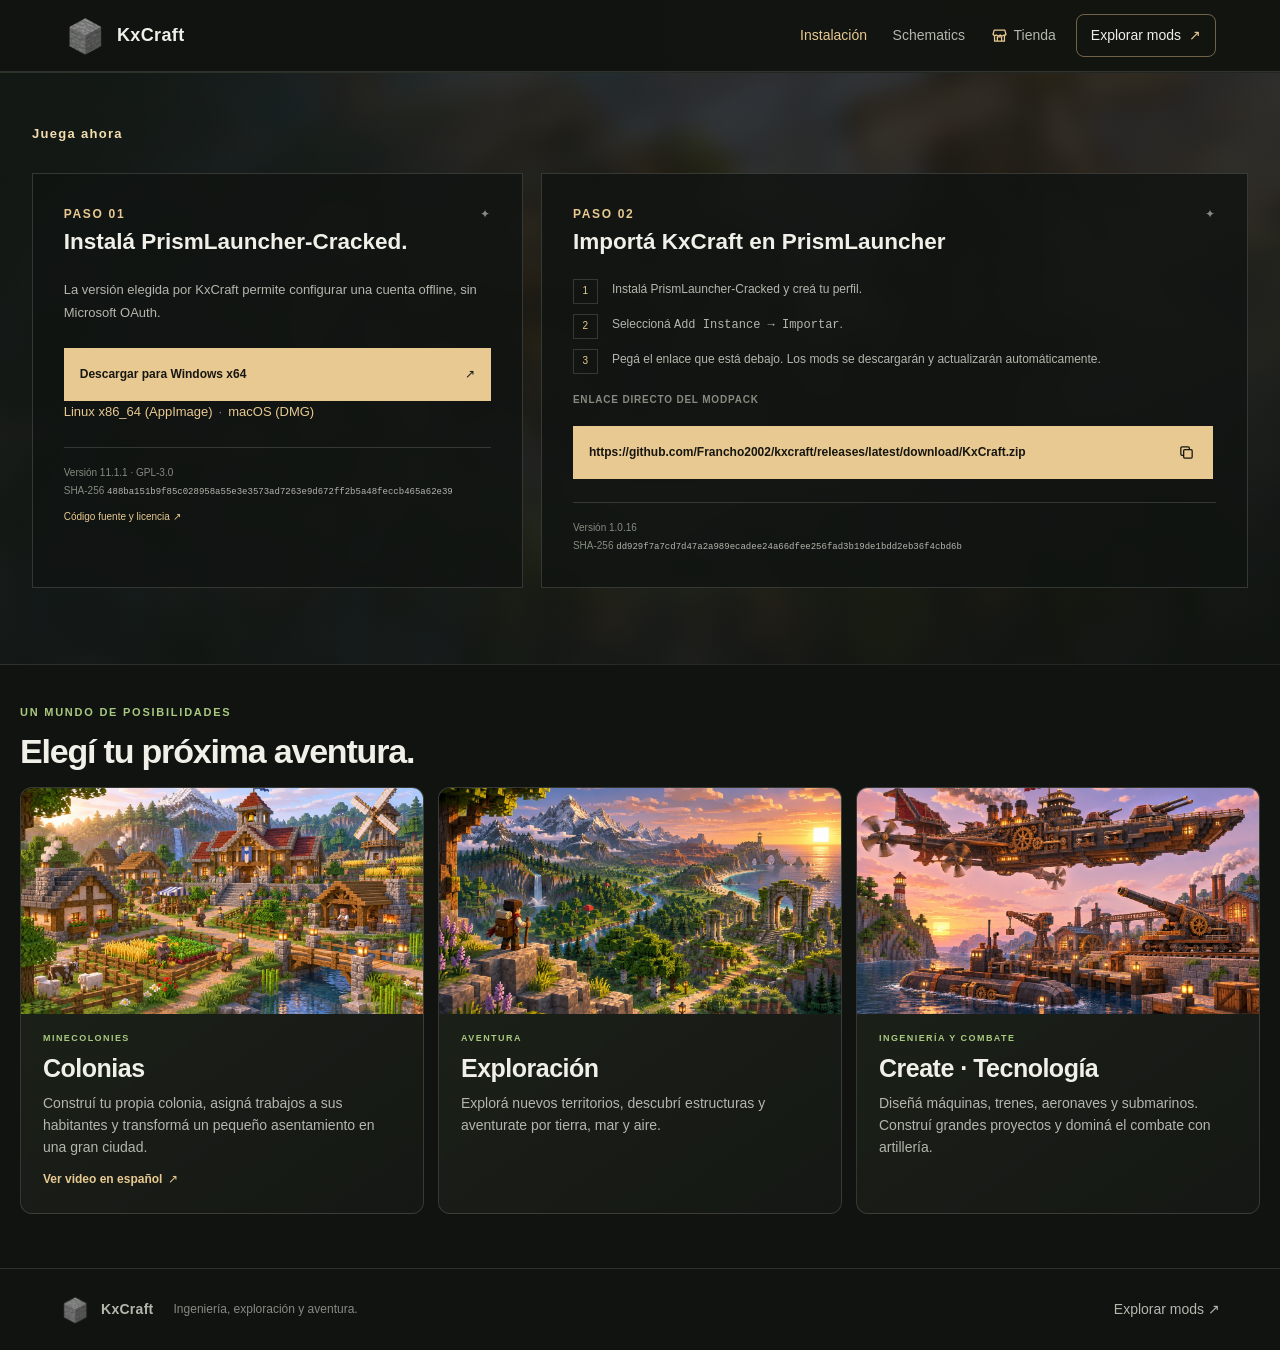
==== web/public/index.html @ a0275295 "Publish KxCraft 1.0.16 Packwiz sequence 8 and approved public site" ====
<!doctype html>
<html lang="es-AR">
<head>
  <meta charset="utf-8">
  <meta name="viewport" content="width=device-width, initial-scale=1">
  <meta name="theme-color" content="#111310">
  <meta name="description" content="Descargá PrismLauncher y prepará tu instancia de KxCraft.">
  <title>KxCraft — Juega ahora</title>
  <link rel="stylesheet" href="assets/site.css">
  <script src="assets/store-expiry.js" defer></script>
  <script src="assets/app.js" defer></script>
</head>
<body>
  <a class="skip-link" href="#main">Saltar al contenido</a>
  <header class="topbar">
    <a class="brand" href="#jugar" aria-label="KxCraft, inicio">
      <img class="brand-mark" src="assets/kxcraft-mark.png" alt="" aria-hidden="true" width="42" height="42">
      <span>KxCraft</span>
    </a>
    <nav aria-label="Navegación principal">
      <a href="index.html#jugar" aria-current="page">Instalación</a>
      <a href="schematics.html">Schematics</a>
      <a href="tienda.html" class="nav-store-link" data-shop-nav hidden><svg class="nav-store-icon" xmlns="http://www.w3.org/2000/svg" viewBox="0 0 24 24" fill="none" stroke="currentColor" stroke-width="1.8" stroke-linecap="round" stroke-linejoin="round" aria-hidden="true" focusable="false"><path d="M3 10l1.5-5.5h15L21 10"/><path d="M3 10c0 2 2.5 2.8 4.5 1.3 1.8 1.5 3.8 1.5 5.5 0 1.8 1.5 3.8 1.5 5.5 0C18.5 12.8 21 12 21 10"/><path d="M5 12v8h14v-8M9 20v-6h6v6"/></svg><span>Tienda</span></a>
    </nav>
    <a class="top-action" href="mods.html">Explorar mods <span aria-hidden="true">↗</span></a>
  </header>

  <main id="main">
    <section class="kx-play-section" id="jugar" aria-label="Cómo jugar en KxCraft">
      <div class="kx-play-backdrop" aria-hidden="true">
        <span class="kx-play-backdrop-image kx-play-backdrop-image--airship"></span>
        <span class="kx-play-backdrop-image kx-play-backdrop-image--workshop"></span>
        <span class="kx-play-backdrop-scrim"></span>
      </div>
      <div class="kx-container">
        <div class="kx-section-heading kx-section-heading--split">
          <h1 class="kx-section-kicker">Juega ahora</h1>
        </div>
        <div class="kx-play-panels">
          <article class="kx-play-panel kx-play-panel--launcher">
            <div class="kx-panel-top"><span>PASO 01</span><span aria-hidden="true">✦</span></div>
            <h2>Instalá PrismLauncher-Cracked.</h2>
            <p>La versión elegida por KxCraft permite configurar una cuenta offline, sin Microsoft OAuth.</p>
            <a class="kx-panel-button" href="https://github.com/Diegiwg/PrismLauncher-Cracked/releases/download/11.1.1/PrismLauncher-Windows-MinGW-w64-Setup-11.1.1.exe" rel="noopener noreferrer">Descargar para Windows x64 <span aria-hidden="true">↗</span></a>
            <p class="kx-launcher-alternatives" aria-label="Otras plataformas">
              <a href="https://github.com/Diegiwg/PrismLauncher-Cracked/releases/download/11.1.1/PrismLauncher-Linux-x86_64.AppImage" target="_blank" rel="noopener noreferrer">Linux x86_64 (AppImage)</a>
              <span aria-hidden="true">·</span>
              <a href="https://github.com/Diegiwg/PrismLauncher-Cracked/releases/download/11.1.1/PrismLauncher-macOS-11.1.1.dmg" target="_blank" rel="noopener noreferrer">macOS (DMG)</a>
            </p>
            <div class="kx-panel-foot">
              <p>Versión 11.1.1 · GPL-3.0</p>
              <p>SHA-256 <code>488ba151b9f85c028958a55e3e3573ad7263e9d672ff2b5a48feccb465a62e39</code></p>
              <a href="https://github.com/Diegiwg/PrismLauncher-Cracked/tree/11.1.1" target="_blank" rel="noopener noreferrer">Código fuente y licencia ↗</a>
            </div>
          </article>
          <article class="kx-play-panel kx-play-panel--pack">
            <div class="kx-panel-top"><span>PASO 02</span><span aria-hidden="true">✦</span></div>
            <h2>Importá KxCraft en PrismLauncher</h2>
            <ol class="kx-setup-list">
              <li><span>1</span><p>Instalá PrismLauncher-Cracked y creá tu perfil.</p></li>
              <li><span>2</span><p>Seleccioná <code>Add Instance → Importar</code>.</p></li>
              <li><span>3</span><p>Pegá el enlace que está debajo. Los mods se descargarán y actualizarán automáticamente.</p></li>
            </ol>
            <div class="kx-pack-downloads" aria-label="Enlace de importación de KxCraft">
              <p class="kx-import-label">Enlace directo del modpack</p>
              <div class="kx-import-link">
                <span id="kxcraft-import-url" class="kx-import-url">https://github.com/Francho2002/kxcraft/releases/latest/download/KxCraft.zip</span>
                <button class="kx-import-copy-button" id="kxcraft-copy-button" type="button" aria-label="Copiar enlace del modpack" aria-describedby="kxcraft-copy-status" title="Copiar enlace"><svg viewBox="0 0 24 24" fill="none" xmlns="http://www.w3.org/2000/svg" aria-hidden="true" focusable="false"><rect x="8" y="8" width="12" height="12" rx="1.5" stroke="currentColor" stroke-width="1.8"/><path d="M16 8V5.75A1.75 1.75 0 0 0 14.25 4h-8.5A1.75 1.75 0 0 0 4 5.75v8.5A1.75 1.75 0 0 0 5.75 16H8" stroke="currentColor" stroke-width="1.8"/></svg></button>
                
              </div>
              <p class="kx-copy-status" id="kxcraft-copy-status" role="status" aria-live="polite" hidden></p>
            </div>
            <div class="kx-panel-foot">
              <p>Versión <span data-kx-package-version>1.0.16</span></p>
              <p>SHA-256 <code data-kx-package-sha256>dd929f7a7cd7d47a2a989ecadee24a66dfee256fad3b19de1bdd2eb36f4cbd6b</code></p>
            </div>
          </article>
        </div>
      </div>
    </section>

    <section class="experience-section" aria-labelledby="experience-title">
      <div class="section-heading experience-heading">
        <div>
          <p class="eyebrow">UN MUNDO DE POSIBILIDADES</p>
          <h2 id="experience-title">Elegí tu próxima aventura.</h2>
        </div>
      </div>
      <div class="experience-grid">
        <a class="experience-card experience-card--video" href="https://www.youtube.com/watch?v=wyJ1HbyBHro" target="_blank" rel="noopener noreferrer" aria-label="Colonias: mirá el video de MineColonies en español (abre YouTube)">
          <img src="assets/kxcraft-colonias.jpg" alt="Aldea de MineColonies con casas, cultivos y caminos junto a un río" loading="lazy" decoding="async">
          <div class="experience-card-copy">
            <p class="eyebrow">MINECOLONIES</p>
            <h3>Colonias</h3>
            <p>Construí tu propia colonia, asigná trabajos a sus habitantes y transformá un pequeño asentamiento en una gran ciudad.</p>
            <span class="experience-card-action">Ver video en español <span aria-hidden="true">↗</span></span>
          </div>
        </a>
        <article class="experience-card">
          <img src="assets/kxcraft-exploracion.jpg" alt="Explorador mirando un paisaje de montañas, valles y ríos" loading="lazy" decoding="async">
          <div class="experience-card-copy">
            <p class="eyebrow">AVENTURA</p>
            <h3>Exploración</h3>
            <p>Explorá nuevos territorios, descubrí estructuras y aventurate por tierra, mar y aire.</p>
          </div>
        </article>
        <article class="experience-card">
          <img src="assets/kxcraft-create-guerra.jpg" alt="Aeronave, trenes, submarino y artillería del universo Create" loading="lazy" decoding="async">
          <div class="experience-card-copy">
            <p class="eyebrow">INGENIERÍA Y COMBATE</p>
            <h3>Create · Tecnología</h3>
            <p>Diseñá máquinas, trenes, aeronaves y submarinos. Construí grandes proyectos y dominá el combate con artillería.</p>
          </div>
        </article>
      </div>
    </section>
  </main>

  <footer class="footer">
    <a class="brand brand-small" href="#jugar"><img class="brand-mark" src="assets/kxcraft-mark.png" alt="" aria-hidden="true" width="42" height="42"><span>KxCraft</span></a>
    <p>Ingeniería, exploración y aventura.</p>
    <a href="mods.html">Explorar mods ↗</a>
  </footer>
</body>
</html>
---- web/public/assets/site.css ----
:root {
  color-scheme: dark;
  --bg: #111310;
  --panel: #191d17;
  --panel-2: #20251d;
  --line: rgba(230, 229, 211, .15);
  --line-strong: rgba(232, 201, 145, .44);
  --text: #f0f0e9;
  --muted: #b4b6ad;
  --soft: #858b80;
  --gold: #e8c991;
  --green: #a8c980;
  font-family: "Segoe UI Variable", "Segoe UI", Arial, sans-serif;
  font-synthesis: none;
  text-rendering: optimizeLegibility;
}

*,
*::before,
*::after { box-sizing: border-box; }

html {
  overflow-x: clip;
  scroll-behavior: smooth;
  scroll-padding-top: 88px;
  scrollbar-width: thin;
  scrollbar-color: rgba(232, 201, 145, .52) rgba(32, 37, 29, .72);
}

html::-webkit-scrollbar { width: 9px; }
html::-webkit-scrollbar-track {
  background: #171a14;
  border-left: 1px solid rgba(230, 229, 211, .06);
}
html::-webkit-scrollbar-thumb {
  background: rgba(232, 201, 145, .42);
  border: 2px solid #171a14;
  border-radius: 999px;
}
html::-webkit-scrollbar-thumb:hover { background: rgba(232, 201, 145, .72); }

body {
  margin: 0;
  overflow-x: clip;
  min-width: 320px;
  color: var(--text);
  background:
    radial-gradient(ellipse at 90% 2%, rgba(88, 113, 70, .12), transparent 34rem),
    linear-gradient(180deg, #151812, var(--bg) 35rem);
  font-size: 16px;
  line-height: 1.55;
}

a { color: inherit; }
button, input { font: inherit; }
button { color: inherit; }
img { display: block; max-width: 100%; }
[hidden] { display: none !important; }

.skip-link {
  position: fixed;
  z-index: 50;
  inset: 12px auto auto 12px;
  transform: translateY(-160%);
  padding: 10px 14px;
  color: #10120e;
  background: var(--gold);
  border-radius: 6px;
  font-weight: 700;
}
.skip-link:focus { transform: translateY(0); }

.topbar {
  min-height: 72px;
  padding: 0 clamp(18px, 5vw, 76px);
  display: flex;
  align-items: center;
  gap: 32px;
  border-bottom: 1px solid var(--line);
  background: rgba(17, 19, 16, .9);
}
.brand {
  display: inline-flex;
  align-items: center;
  gap: 11px;
  text-decoration: none;
  font-size: 18px;
  font-weight: 800;
  letter-spacing: .02em;
}
.brand-mark {
  display: block;
  width: 42px;
  height: 42px;
  flex: none;
  object-fit: contain;
}
.topbar nav { display: flex; align-items: center; gap: clamp(18px, 2vw, 28px); margin-left: auto; }
.topbar nav a { display: inline-flex; align-items: center; padding: 10px 0; border-radius: 3px; transition: color .18s ease; }
.topbar nav a, .top-action, .footer a {
  color: var(--muted);
  font-size: 14px;
  text-decoration: none;
}
.topbar nav a:hover, .topbar nav a:focus-visible, .footer a:hover { color: #f4ddb1; }
.top-action {
  position: relative;
  margin-left: -12px;
  padding: 10px 14px;
  color: var(--text);
  border: 1px solid var(--line-strong);
  border-radius: 8px;
  transition: color .18s ease, border-color .18s ease, background-color .18s ease;
}
.top-action:hover, .top-action:focus-visible { color: var(--text); border-color: var(--gold); background: rgba(231, 197, 141, .07); }
.top-action span { color: var(--gold); margin-left: 4px; }

main { width: min(1160px, calc(100% - 40px)); margin: 0 auto; }
.intro {
  min-height: 190px;
  padding: 28px 0;
  display: flex;
  align-items: end;
  justify-content: space-between;
  gap: 28px;
  border-bottom: 1px solid var(--line);
}
.eyebrow {
  margin: 0 0 12px;
  color: var(--green);
  font-size: 11px;
  line-height: 1.4;
  font-weight: 800;
  letter-spacing: .16em;
}
.status-dot {
  display: inline-block;
  width: 7px;
  height: 7px;
  margin: 0 7px 1px 0;
  background: var(--green);
  border-radius: 50%;
  box-shadow: 0 0 10px rgba(168, 201, 128, .45);
}
h1, h2, h3, p { margin-top: 0; }
h1 {
  margin-bottom: 12px;
  font-size: clamp(36px, 4.2vw, 52px);
  line-height: .98;
  letter-spacing: -.055em;
}
h1 span { color: var(--gold); }
.intro-lead { max-width: 560px; margin-bottom: 0; color: var(--muted); font-size: 17px; }
.button {
  min-height: 42px;
  display: inline-flex;
  align-items: center;
  justify-content: center;
  gap: 10px;
  padding: 10px 15px;
  border: 1px solid transparent;
  border-radius: 6px;
  text-decoration: none;
  font-size: 13px;
  line-height: 1.3;
  font-weight: 700;
  transition: border-color .15s ease, background .15s ease, transform .15s ease;
}
.button:hover:not(:disabled) { transform: translateY(-1px); }
.button-primary { color: #151810; background: var(--gold); }
.button-primary:hover { background: #f1d8aa; }
.button-secondary { color: var(--text); background: var(--panel-2); border-color: var(--line-strong); }
.button-secondary:hover { background: #2b3227; }
.button-disabled { color: #aaa99e; background: #272a25; border-color: var(--line); cursor: not-allowed; }
.button:focus-visible, a:focus-visible, input:focus-visible, .category-filter:focus-visible, .mod-card:focus-visible {
  outline: 2px solid var(--gold);
  outline-offset: 3px;
}

.mods-section { padding-top: 37px; }

.section-heading {
  display: flex;
  align-items: end;
  justify-content: space-between;
  gap: 24px;
  margin-bottom: 22px;
}
.section-heading h2 { margin: 0; font-size: clamp(27px, 3vw, 37px); line-height: 1.1; letter-spacing: -.035em; }
.section-heading h1.market-title { margin: 0; font-size: clamp(27px, 3vw, 37px); line-height: 1.1; letter-spacing: -.035em; }
.section-note { max-width: 420px; margin: 0; color: var(--muted); font-size: 13px; }
.steps { display: grid; grid-template-columns: repeat(3, minmax(0, 1fr)); gap: 12px; }
.step-card {
  min-height: 202px;
  padding: 19px;
  border: 1px solid var(--line);
  border-radius: 9px;
  background: linear-gradient(145deg, rgba(35, 42, 31, .9), rgba(22, 25, 21, .94));
}
.step-card h3 { margin: 17px 0 8px; font-size: 17px; }
.step-card p { min-height: 48px; margin-bottom: 15px; color: var(--muted); font-size: 13px; }
.step-card .button { width: 100%; }
.step-number { color: var(--gold); font-size: 12px; font-weight: 800; letter-spacing: .14em; }
.step-card-muted { background: rgba(25, 29, 23, .58); border-style: dashed; }
.step-footnote { display: block; color: var(--soft); font-size: 12px; text-align: center; }

.kx-section-heading > .kx-section-kicker {
  margin: 0;
  font-size: 13px;
  letter-spacing: .1em;
  text-transform: none;
}

.experience-section {
  width: min(1280px, calc(100vw - 40px));
  margin: 0 auto;
  position: relative;
  left: 50%;
  transform: translateX(-50%);
  padding: 40px 0 54px;
}
.experience-heading { margin-bottom: 16px; }
.experience-heading h2 { margin: 0; font-size: clamp(25px, 3vw, 34px); line-height: 1.15; letter-spacing: -.035em; }
.experience-grid { display: grid; grid-template-columns: repeat(3, minmax(0, 1fr)); gap: 14px; }
.experience-card { min-width: 0; overflow: hidden; background: linear-gradient(145deg, rgba(35, 42, 31, .72), rgba(22, 25, 21, .86)); border: 1px solid var(--line); border-radius: 12px; transition: transform .18s ease, border-color .18s ease, background .18s ease; }
.experience-card:hover { transform: translateY(-2px); border-color: var(--line-strong); background: linear-gradient(145deg, rgba(39, 47, 34, .82), rgba(24, 28, 23, .94)); }
.experience-card--video { display: block; color: inherit; text-decoration: none; }
.experience-card--video:focus-visible { outline: 2px solid var(--gold); outline-offset: 3px; }
.experience-card img { display: block; width: 100%; margin: 0; aspect-ratio: 16 / 9; object-fit: cover; border: 0; border-radius: 0; }
.experience-card:nth-child(1) img { object-position: 54% 48%; }
.experience-card:nth-child(2) img { object-position: 53% 48%; }
.experience-card:nth-child(3) img { object-position: 50% 50%; }
.experience-card-copy { padding: 18px 22px 22px; }
.experience-card-copy .eyebrow { margin-bottom: 8px; font-size: 9px; }
.experience-card-copy h3 { margin: 0 0 9px; font-size: clamp(20px, 2vw, 25px); line-height: 1.25; letter-spacing: -.02em; }
.experience-card-copy > p:not(.eyebrow) { margin: 0; color: var(--muted); font-size: 14px; line-height: 1.55; }
.experience-card-action { display: inline-flex; align-items: center; gap: 6px; margin-top: 12px; color: var(--gold); font-size: 12px; font-weight: 700; }


.mods-section { padding-bottom: 64px; }
.mods-page .mods-section { padding-top: 31px; }
.market-page-section { padding: 37px 0 64px; }
.market-note { margin: -5px 0 18px; color: var(--muted); font-size: 13px; line-height: 1.5; }
.schematic-tutorial {
  display: grid;
  grid-template-columns: minmax(0, 1fr) auto;
  align-items: center;
  gap: 18px;
  margin: 0 0 18px;
  padding: 14px 16px;
  color: var(--text);
  background: rgba(232, 201, 145, .045);
  border: 1px solid var(--line);
  border-radius: 8px;
}
.schematic-tutorial h2 { margin: 0 0 5px; font-size: 14px; line-height: 1.35; }
.schematic-tutorial p { margin: 0; color: var(--muted); font-size: 12px; line-height: 1.5; }
.schematic-tutorial .schematic-tutorial-note { margin-top: 4px; color: var(--soft); font-size: 11px; }
.schematic-tutorial-link {
  display: inline-flex;
  align-items: center;
  justify-content: center;
  gap: 7px;
  min-height: 36px;
  padding: 7px 11px;
  color: var(--gold);
  border: 1px solid rgba(232, 201, 145, .32);
  border-radius: 6px;
  font-size: 12px;
  font-weight: 700;
  text-decoration: none;
  white-space: nowrap;
}
.schematic-tutorial-link:hover { background: rgba(232, 201, 145, .07); border-color: rgba(232, 201, 145, .55); }
.schematic-tools { display: grid; gap: 15px; margin-bottom: 22px; }
.schematic-search { margin: 0; }
.schematic-category-control { display: grid; gap: 9px; padding: 13px 14px; background: linear-gradient(120deg, rgba(232, 201, 145, .055), rgba(255, 255, 255, .018)); border: 1px solid var(--line); border-radius: 9px; }
.schematic-category-heading { display: flex; align-items: baseline; justify-content: space-between; gap: 12px; }
.schematics-heading-actions { display: flex; align-items: center; gap: 11px; }
.schematics-heading-actions .section-note { margin: 0; }
.store-price-mode-toggle { min-height: 36px; padding: 7px 11px; color: var(--gold); background: rgba(232, 201, 145, .07); border: 1px solid rgba(232, 201, 145, .36); border-radius: 6px; cursor: pointer; font: inherit; font-size: 11px; font-weight: 700; white-space: nowrap; transition: background .16s ease, border-color .16s ease; }
.store-price-mode-toggle:hover, .store-price-mode-toggle[aria-pressed="true"] { background: rgba(232, 201, 145, .15); border-color: var(--gold); }
.store-price-mode-toggle:focus-visible { outline: 2px solid var(--gold); outline-offset: 2px; }
.schematic-category-control .filter-label { color: var(--text); font-size: 12px; font-weight: 700; letter-spacing: .035em; }
.schematic-category-hint { color: var(--soft); font-size: 11px; }
.schematic-category-filters { display: flex; flex-wrap: wrap; gap: 7px; }
.schematic-aircraft-classifier { display: grid; gap: 8px; margin-top: 3px; padding-top: 11px; border-top: 1px solid rgba(157, 200, 232, .2); }
.schematic-aircraft-classifier[hidden] { display: none; }
.schematic-aircraft-classifier .filter-label { margin: 0; color: #c6dced; font-size: 11px; letter-spacing: .025em; }
.schematic-aircraft-filters { gap: 6px; }
.schematic-category-filter.schematic-subcategory-filter { min-height: 29px; padding: 4px 8px; color: #c2d4e4; border-color: rgba(157, 200, 232, .22); font-size: 10px; }
.schematic-category-filter.schematic-subcategory-filter[aria-pressed="true"] { color: #111820; background: #9dc8e8; border-color: #9dc8e8; }
.schematic-category-filter.schematic-subcategory-filter[aria-pressed="true"] .schematic-category-filter-count { color: #111820; background: rgba(17, 24, 32, .12); }
.schematic-category-filter { display: inline-flex; min-height: 32px; align-items: center; gap: 8px; padding: 5px 9px; color: var(--muted); background: rgba(10, 12, 10, .42); border: 1px solid var(--line); border-radius: 6px; cursor: pointer; font-size: 11px; line-height: 1.2; transition: color .16s ease, background .16s ease, border-color .16s ease, transform .16s ease; }
.schematic-category-filter:hover { color: var(--text); border-color: var(--line-strong); transform: translateY(-1px); }
.schematic-category-filter:focus-visible, .schematic-search:focus-within { outline: 2px solid var(--gold); outline-offset: 2px; }
.schematic-category-filter-count { min-width: 19px; padding: 2px 5px; color: var(--soft); background: rgba(255,255,255,.055); border-radius: 999px; font-size: 10px; text-align: center; }
.schematic-category-filter[aria-pressed="true"] { color: #171811; background: var(--gold); border-color: var(--gold); font-weight: 700; }
.schematic-category-filter[aria-pressed="true"] .schematic-category-filter-count { color: #27251d; background: rgba(17,19,16,.12); }
.schematic-category-filter[data-category-key="aeronaves"] { --category-accent: #9dc8e8; }
.schematic-category-filter[data-category-key="defensa"] { --category-accent: #e6a18c; }
.schematic-category-filter[data-category-key="infraestructura"] { --category-accent: #c3addf; }
.schematic-category-filter[data-category-key="energia"] { --category-accent: #efd17e; }
.schematic-category-filter[data-category-key="granjas"] { --category-accent: #a8d28d; }
.schematic-category-filter[data-category-key="industria"] { --category-accent: #e8bd86; }
.schematic-category-filter[data-category-key="nautica"] { --category-accent: #83c7bd; }
.schematic-category-filter[data-category-key="espacio"] { --category-accent: #b7a7ed; }
.schematic-category-filter[data-category-key="alquimia"] { --category-accent: #d99fd4; }
.schematic-category-filter[data-category-key="robotica"] { --category-accent: #e6a677; }
.schematic-category-filter[data-category-key="trenes"] { --category-accent: #aab9d1; }
.schematic-category-filter[data-category-key="terrestres"] { --category-accent: #c8bb8d; }
.schematic-category-filter[data-category-key="destacados"] { --category-accent: #e8c991; }
.schematic-category-filter:not([aria-pressed="true"]) { border-color: color-mix(in srgb, var(--category-accent) 31%, var(--line)); }
.schematic-category-filter:not([aria-pressed="true"]) .schematic-category-filter-count { color: var(--category-accent); }
.schematic-grid { display: grid; grid-template-columns: repeat(3, minmax(0, 1fr)); gap: 16px; align-items: stretch; }
.schematic-card { display: flex; min-width: 0; flex-direction: column; overflow: hidden; background: linear-gradient(145deg, rgba(35, 42, 31, .9), rgba(22, 25, 21, .94)); border: 1px solid var(--line); border-top: 2px solid var(--category-accent, var(--line-strong)); border-radius: 10px; }
.schematic-card[data-category-key="aeronaves"] { --category-accent: #9dc8e8; }
.schematic-card[data-category-key="defensa"] { --category-accent: #e6a18c; }
.schematic-card[data-category-key="infraestructura"] { --category-accent: #c3addf; }
.schematic-card[data-category-key="energia"] { --category-accent: #efd17e; }
.schematic-card[data-category-key="granjas"] { --category-accent: #a8d28d; }
.schematic-card[data-category-key="industria"] { --category-accent: #e8bd86; }
.schematic-card[data-category-key="nautica"] { --category-accent: #83c7bd; }
.schematic-card[data-category-key="espacio"] { --category-accent: #b7a7ed; }
.schematic-card[data-category-key="alquimia"] { --category-accent: #d99fd4; }
.schematic-card[data-category-key="robotica"] { --category-accent: #e6a677; }
.schematic-card[data-category-key="trenes"] { --category-accent: #aab9d1; }
.schematic-card[data-category-key="terrestres"] { --category-accent: #c8bb8d; }
.schematic-media { position: relative; aspect-ratio: 16 / 10; display: grid; place-items: center; overflow: hidden; background: #20251d; border-bottom: 1px solid var(--line); }
.schematic-image-link { display: block; width: 100%; height: 100%; overflow: hidden; }
.schematic-image-link:focus-visible { outline: 2px solid var(--gold); outline-offset: -4px; }
.schematic-media img { width: 100%; height: 100%; object-fit: cover; transition: transform .2s ease; }
.schematic-card:hover .schematic-media img { transform: scale(1.025); }
.schematic-image-fallback { display: flex; width: 100%; height: 100%; align-items: center; justify-content: center; padding: 18px; color: var(--category-accent, var(--gold)); background: radial-gradient(ellipse at 50% 42%, color-mix(in srgb, var(--category-accent, var(--gold)) 13%, transparent), transparent 68%), linear-gradient(145deg, rgba(255,255,255,.025), transparent 55%); font-size: 12px; text-align: center; text-decoration: underline; text-underline-offset: 3px; }
.schematic-body { flex: 1; padding: 15px 16px 12px; }
.schematic-badges { display: flex; flex-wrap: wrap; align-items: center; gap: 7px; margin-bottom: 9px; }
.schematic-category { display: inline-flex; padding: 4px 8px; color: var(--category-accent, var(--gold)); background: color-mix(in srgb, var(--category-accent, var(--gold)) 9%, transparent); border: 1px solid color-mix(in srgb, var(--category-accent, var(--gold)) 27%, transparent); border-radius: 999px; font-size: 10px; font-weight: 700; letter-spacing: .035em; }
.schematic-subcategory-badge { display: inline-flex; padding: 4px 8px; color: #c6dced; background: rgba(157, 200, 232, .075); border: 1px solid rgba(157, 200, 232, .22); border-radius: 999px; font-size: 9px; font-weight: 700; letter-spacing: .015em; }
.schematic-image-price { position: absolute; z-index: 2; top: 9px; right: 9px; display: inline-flex; max-width: calc(100% - 18px); align-items: baseline; gap: 5px; padding: 6px 9px; color: #f5e7ca; background: rgba(13, 16, 14, .88); border: 1px solid rgba(232, 201, 145, .62); border-radius: 6px; box-shadow: 0 3px 12px rgba(0, 0, 0, .3); font-size: 10px; line-height: 1.2; backdrop-filter: blur(6px); pointer-events: none; }
.schematic-image-price[hidden] { display: none; }
.schematic-image-price-label { color: #d2c3a7; }
.schematic-image-price strong { color: var(--gold); font-size: 11px; font-weight: 800; overflow-wrap: anywhere; }
.schematic-protection-badge { display: inline-flex; max-width: 100%; align-items: center; gap: 4px; padding: 3px 7px; color: #c9e3b5; background: rgba(138, 181, 95, .095); border: 1px solid rgba(138, 181, 95, .29); border-radius: 999px; font-size: 9px; font-weight: 700; line-height: 1.15; white-space: nowrap; }
.schematic-protection-badge::before { content: "✓"; color: #a8d28d; font-size: 10px; }
.schematic-card--featured { border-top-color: var(--gold); }
.schematic-title { margin: 0 0 9px; font-size: 17px; line-height: 1.25; overflow-wrap: anywhere; }
.schematic-description { margin: 0 0 13px; color: var(--muted); font-size: 13px; line-height: 1.45; }
.schematic-requirements { margin: 10px 0; color: var(--muted); font-size: 12px; }
.schematic-requirements summary { width: fit-content; color: var(--text); cursor: pointer; text-underline-offset: 3px; }
.schematic-mod-list, .schematic-missing-list { margin: 8px 0 0; padding-left: 18px; line-height: 1.45; }
.schematic-mod-list li, .schematic-missing-list li { margin: 0 0 3px; overflow-wrap: anywhere; }
.schematic-fit { margin: 10px 0 0; padding: 8px 10px; border-radius: 6px; font-size: 11px; line-height: 1.4; }
.schematic-fit--ok { color: #b9d69b; background: rgba(138, 181, 95, .08); }
.schematic-fit--unknown { color: var(--muted); background: rgba(255, 255, 255, .035); }
.schematic-fit--missing { color: #f0c3a6; background: rgba(180, 92, 58, .1); border: 1px solid rgba(180, 92, 58, .22); }
.schematic-survival-badges { display: flex; flex-wrap: wrap; gap: 7px; margin: -2px 0 10px; }
.schematic-survival-warning { display: inline-flex; min-width: 0; align-items: center; gap: 7px; padding: 6px 9px; color: #f0d17b; background: rgba(191, 145, 48, .13); border: 1px solid rgba(225, 181, 79, .38); border-radius: 5px; font-size: 10px; font-weight: 700; line-height: 1.35; overflow-wrap: anywhere; }
.schematic-survival-warning-icon { flex: 0 0 auto; font-size: 13px; line-height: 1; }
.schematic-survival-details { margin: 0 0 10px; padding: 7px 9px; color: #d4c99f; background: rgba(191, 145, 48, .07); border: 1px solid rgba(225, 181, 79, .2); border-radius: 5px; font-size: 10px; line-height: 1.45; }
.schematic-survival-details summary { color: #e8c96f; cursor: pointer; font-weight: 700; }
.schematic-survival-details summary:focus-visible { outline: 2px solid #e8c96f; outline-offset: 3px; }
.schematic-survival-details-list { display: grid; gap: 4px; margin: 7px 0 0; padding-left: 17px; }
.schematic-survival-details-list li { overflow-wrap: anywhere; }
.schematic-actions { display: flex; flex-direction: column; gap: 11px; padding: 0 16px 16px; }
.schematic-free-plan { margin: 0; padding: 11px 12px; color: var(--muted); background: rgba(17, 19, 16, .38); border: 1px solid var(--line); border-radius: 6px; font-size: 11px; line-height: 1.45; text-align: center; }
.store-price-editor { display: flex; align-items: center; justify-content: space-between; gap: 16px; margin: 0 0 18px; padding: 14px 16px; background: rgba(232, 201, 145, .08); border: 1px solid rgba(232, 201, 145, .35); border-radius: 8px; }
.store-price-editor-copy { display: grid; gap: 4px; }
.store-price-editor-copy strong { color: var(--gold); font-size: 13px; }
.store-price-editor-status { color: var(--muted); font-size: 11px; }
.store-price-editor-actions { display: flex; flex-wrap: wrap; gap: 8px; }
.store-price-editor-button { padding: 8px 11px; color: #171811; background: var(--gold); border: 1px solid var(--gold); border-radius: 5px; cursor: pointer; font: inherit; font-size: 11px; font-weight: 700; }
.store-price-editor-button--quiet { color: var(--text); background: transparent; }
.store-price-editor-button:focus-visible, .schematic-price-editor-input:focus-visible { outline: 2px solid var(--gold); outline-offset: 2px; }
.schematic-price-editor-label { display: flex; align-items: center; justify-content: space-between; gap: 10px; padding: 8px 10px; color: var(--gold); background: rgba(232, 201, 145, .055); border: 1px solid rgba(232, 201, 145, .2); border-radius: 6px; font-size: 11px; font-weight: 700; }
.schematic-price-editor-input { width: min(19ch, 55%); min-width: 8ch; max-width: 100%; padding: 6px 8px; color: var(--text); background: rgba(10, 12, 10, .72); border: 1px solid rgba(232, 201, 145, .5); border-radius: 4px; font: inherit; font-weight: 700; text-align: right; }
.mods-heading { margin-bottom: 17px; }
.mods-heading h2 { font-size: clamp(29px, 3.4vw, 42px); }
#results-count { min-height: 1.5em; text-align: right; }
.catalog-tools { margin-bottom: 18px; }
.search-box {
  max-width: 580px;
  height: 46px;
  display: flex;
  align-items: center;
  gap: 10px;
  padding: 0 12px;
  background: #191d17;
  border: 1px solid var(--line);
  border-radius: 7px;
}
.search-icon { color: var(--gold); font-size: 24px; line-height: 1; }
.search-box input { width: 100%; min-width: 0; color: var(--text); background: transparent; border: 0; outline: 0; }
.search-box input::placeholder { color: var(--soft); }
.search-box.schematic-search {
  width: 100%;
  max-width: none;
  height: 56px;
  gap: 14px;
  padding: 0 18px;
  background: linear-gradient(110deg, rgba(232, 201, 145, .075), #191d17 42%);
  border-radius: 10px;
}
.schematic-search .search-icon { width: 22px; height: 22px; flex: none; }
.schematic-search input { flex: 1; width: 100%; min-width: 0; font-size: 16px; }
kbd {
  padding: 2px 6px;
  color: var(--soft);
  background: #262a23;
  border: 1px solid var(--line);
  border-radius: 4px;
  font-size: 11px;
}
.category-wrap { margin-top: 16px; }
.filter-label { display: block; margin-bottom: 8px; color: var(--soft); font-size: 11px; font-weight: 700; letter-spacing: .1em; text-transform: uppercase; }
.category-filters { display: flex; flex-wrap: wrap; gap: 7px; }
.category-filter {
  min-height: 34px;
  padding: 6px 11px;
  color: var(--muted);
  background: transparent;
  border: 1px solid var(--line);
  border-radius: 5px;
  cursor: pointer;
  font-size: 12px;
}
.category-filter:hover { color: var(--text); border-color: var(--line-strong); }
.category-filter[aria-pressed="true"] { color: #14170f; background: var(--green); border-color: var(--green); font-weight: 700; }

.mod-grid { display: grid; grid-template-columns: repeat(4, minmax(0, 1fr)); gap: 13px; }
.mod-card {
  min-width: 0;
  min-height: 184px;
  padding: 16px;
  display: flex;
  flex-direction: column;
  align-items: stretch;
  text-align: left;
  color: var(--text);
  background: var(--panel);
  border: 1px solid var(--line);
  border-radius: 8px;
  cursor: pointer;
  transition: transform .15s ease, border-color .15s ease, background .15s ease;
}
.mod-card:hover { transform: translateY(-2px); background: #20251d; border-color: var(--line-strong); }
.card-top { display: flex; align-items: flex-start; gap: 11px; margin-bottom: 12px; }
.mod-icon, .icon-fallback {
  width: 42px;
  height: 42px;
  flex: 0 0 42px;
  object-fit: cover;
  border-radius: 8px;
  background: #30382b;
  border: 1px solid rgba(232, 201, 145, .22);
}
.icon-fallback { display: grid; place-items: center; color: var(--gold); font-weight: 800; font-size: 13px; }
.card-title-wrap { display: flex; flex: 1 1 auto; min-width: 0; flex-direction: column; align-items: flex-start; gap: 4px; }
.mod-name {
  display: block;
  max-width: 100%;
  margin: 0;
  font-size: 15px;
  font-weight: 750;
  line-height: 1.25;
  overflow-wrap: anywhere;
  hyphens: auto;
}
.mod-category {
  display: block;
  max-width: 100%;
  margin: 0;
  color: var(--green);
  font-size: 10px;
  line-height: 1.35;
  overflow-wrap: anywhere;
}
.mod-description { flex: 1 0 auto; margin: 0; color: var(--muted); font-size: 12px; line-height: 1.5; }
.card-open { display: block; margin-top: auto; padding-top: 12px; color: var(--soft); font-size: 11px; }
.mod-card > .video-tag { width: fit-content; margin: -4px 0 9px 53px; padding: 3px 7px; color: #c5dca0; background: rgba(168, 201, 128, .08); border: 1px solid rgba(168, 201, 128, .23); border-radius: 999px; font-size: 9px; font-weight: 700; letter-spacing: .035em; }
.empty-state { padding: 24px; color: var(--muted); text-align: center; border: 1px dashed var(--line); border-radius: 8px; }
.sr-only { position: absolute; width: 1px; height: 1px; padding: 0; margin: -1px; overflow: hidden; clip: rect(0,0,0,0); white-space: nowrap; border: 0; }

.footer {
  min-height: 82px;
  padding: 18px max(20px, calc((100% - 1160px) / 2));
  display: flex;
  align-items: center;
  gap: 20px;
  border-top: 1px solid var(--line);
}
.footer p { margin: 0; color: var(--soft); font-size: 12px; }
.footer > a:last-child { margin-left: auto; }
.back-to-top {
  position: fixed;
  z-index: 60;
  right: clamp(14px, 2vw, 28px);
  bottom: clamp(14px, 2vw, 28px);
  width: 42px;
  height: 42px;
  display: grid;
  place-items: center;
  padding: 0;
  color: var(--gold);
  background: rgba(25, 29, 23, .9);
  border: 1px solid rgba(232, 201, 145, .38);
  border-radius: 999px;
  box-shadow: 0 8px 24px rgba(0, 0, 0, .3);
  backdrop-filter: blur(10px);
  font-size: 21px;
  line-height: 1;
  opacity: 0;
  transform: translateY(7px);
  pointer-events: none;
  transition: opacity .18s ease, transform .18s ease, background .18s ease, border-color .18s ease;
  cursor: pointer;
}
.back-to-top:not([hidden]) { opacity: 1; transform: translateY(0); pointer-events: auto; }
.back-to-top:hover { background: #252a20; border-color: rgba(232, 201, 145, .72); }
.back-to-top:focus-visible { outline: 2px solid var(--gold); outline-offset: 3px; }
.brand-small { font-size: 14px; }
.brand-small .brand-mark { width: 30px; height: 30px; }

.mod-dialog {
  width: min(620px, calc(100% - 28px));
  padding: 26px;
  color: var(--text);
  background: #191d17;
  border: 1px solid var(--line-strong);
  border-radius: 12px;
  box-shadow: 0 24px 90px rgba(0, 0, 0, .6);
}
.mod-dialog::backdrop { background: rgba(6, 8, 6, .78); backdrop-filter: blur(3px); }
.mod-dialog form { position: absolute; top: 12px; right: 12px; }
.dialog-close {
  width: 34px;
  height: 34px;
  color: var(--text);
  background: #2a3026;
  border: 1px solid var(--line);
  border-radius: 50%;
  cursor: pointer;
  font-size: 22px;
  line-height: 1;
}
.dialog-content { display: grid; grid-template-columns: minmax(100px, 180px) 1fr; align-items: start; gap: 20px; padding-top: 14px; }
.dialog-media img, .dialog-media .icon-fallback { width: 100px; height: 100px; border-radius: 12px; }
.dialog-media .mod-detail-image { width: 100%; height: auto; aspect-ratio: 16 / 10; object-fit: cover; border: 1px solid var(--line); }
.dialog-content h2 { margin: 0 36px 10px 0; font-size: 25px; line-height: 1.15; }
.dialog-content p:last-child { margin-bottom: 0; color: var(--muted); font-size: 14px; }
.dialog-video { margin-top: 20px; padding-top: 17px; border-top: 1px solid var(--line); }
.dialog-video h3 { margin: 0 0 10px; font-size: 15px; }
.dialog-video-frame { display: block; width: 100%; aspect-ratio: 16 / 9; border: 1px solid var(--line); border-radius: 7px; background: #090b09; }
.dialog-video-meta { margin: 8px 0 0; color: var(--muted); font-size: 12px; }
.dialog-video-link { display: inline-block; margin-top: 8px; color: var(--gold); font-size: 12px; font-weight: 700; text-decoration: none; }
.dialog-video-link:hover { text-decoration: underline; }

@media (max-width: 900px) {
  .mod-grid { grid-template-columns: repeat(3, minmax(0, 1fr)); }
  .schematic-tools { gap: 13px; }
  .intro { min-height: 180px; }
  .experience-grid { grid-template-columns: repeat(2, minmax(0, 1fr)); }
  .experience-card:last-child { grid-column: 1 / -1; }
}
@media (max-width: 680px) {
  .store-price-editor { align-items: stretch; flex-direction: column; }
  .topbar { min-height: 64px; padding-inline: 16px; gap: 14px; }
  .topbar nav { gap: 15px; }
  .topbar nav a { font-size: 12px; }
  .top-action { display: none; }
  main { width: min(100% - 32px, 560px); }
  .intro { min-height: 0; padding: 24px 0 20px; align-items: flex-start; flex-direction: column; gap: 14px; }
  .intro-lead { font-size: 15px; }
  .section-heading { align-items: flex-start; flex-direction: column; gap: 7px; }
  .schematics-heading-actions { align-items: flex-start; flex-wrap: wrap; }
  #results-count { text-align: left; }
  .steps { grid-template-columns: 1fr; gap: 9px; }
  .step-card { min-height: 0; }
  .step-card p { min-height: 0; }
  .step-card h3 { margin-top: 12px; }
  .experience-section { padding: 35px 0 48px; }
  .experience-grid { grid-template-columns: 1fr; gap: 12px; }
  .experience-card:last-child { grid-column: auto; }
  .mod-grid { grid-template-columns: repeat(2, minmax(0, 1fr)); gap: 10px; }
  .schematic-tools { grid-template-columns: 1fr; gap: 11px; }
  .schematic-category-control { padding: 11px; }
  .schematic-category-heading { align-items: flex-start; flex-direction: column; gap: 2px; }
  .schematic-category-filters { gap: 6px; }
  .schematic-category-filter { min-height: 31px; padding: 5px 8px; font-size: 10px; }
  .schematic-grid { grid-template-columns: repeat(2, minmax(0, 1fr)); gap: 10px; }
  .mod-card { min-height: 0; padding: 13px; }
  .card-top { align-items: flex-start; gap: 9px; }
  .mod-icon, .icon-fallback { width: 36px; height: 36px; flex-basis: 36px; }
  .mod-name { font-size: 14px; }
  .mod-category { font-size: 10px; }
  .mod-description { font-size: 12px; }
  .card-open { padding-top: 10px; }
  .mod-card > .video-tag { margin-left: 45px; }
  .footer { padding: 16px; gap: 10px; flex-wrap: wrap; }
  .footer > a:last-child { margin-left: auto; }
  .dialog-content { grid-template-columns: 1fr; gap: 14px; }
  .dialog-media img:not(.mod-detail-image), .dialog-media .icon-fallback { width: 72px; height: 72px; }
  .dialog-media .mod-detail-image { width: min(100%, 360px); }
  .mod-dialog { padding: 20px; }
}
@media (max-width: 480px) {
  .topbar nav { gap: 10px; }
  .topbar nav a { font-size: 11px; }
  .mod-grid { grid-template-columns: 1fr; }
  .schematic-grid { grid-template-columns: 1fr; }
  .mod-card { min-height: 0; padding: 14px; }
  .card-top { gap: 10px; margin-bottom: 11px; }
  .mod-icon, .icon-fallback { width: 38px; height: 38px; flex-basis: 38px; }
  .mod-name { font-size: 15px; }
  .mod-description { font-size: 12px; }
  .mod-card > .video-tag { margin-left: 48px; }
}
@media (max-width: 380px) {
  .store-price-editor-actions { display: grid; grid-template-columns: 1fr 1fr; }
  .topbar nav { gap: 8px; }
  .topbar nav a { font-size: 10px; }
}
/* KxCraft internal installer design copy */
.kx-play-section {
  --kx-bg: #111310;
  --kx-bg-deep: #0c0f0c;
  --kx-panel: #171a16;
  --kx-panel-soft: #1c211b;
  --kx-text: #f0f0e9;
  --kx-muted: #b4b6ad;
  --kx-soft: #858b80;
  --kx-line: rgba(230, 229, 211, .17);
  --kx-line-strong: rgba(231, 201, 148, .48);
  --kx-gold: #e8c991;
  --kx-gold-light: #f4ddb1;
  --kx-green: #a8c980;
  position: relative;
  isolation: isolate;
  overflow: hidden;
  width: 100vw;
  margin-inline: calc(50% - 50vw);
  padding: 52px 0 76px;
  border-block: 1px solid rgba(234, 231, 211, .07);
  color: var(--kx-text);
  background:
    radial-gradient(ellipse at 12% 85%, rgba(91, 119, 81, .13), transparent 38%),
    linear-gradient(130deg, #1b231c, #111713 72%);
  font-family: "Segoe UI Variable", "Segoe UI", Arial, sans-serif;
  font-size: 15px;
  line-height: 1.6;
}

.kx-container {
  width: min(1280px, calc(100% - 64px));
  margin-inline: auto;
}

.kx-section-kicker {
  display: flex;
  align-items: center;
  gap: 10px;
  margin: 0 0 22px;
  color: var(--kx-gold-light);
  font-size: 10px;
  font-weight: 800;
  letter-spacing: .19em;
  line-height: 1.4;
  text-transform: uppercase;
}

.kx-section-heading {
  margin-bottom: 42px;
}

.kx-section-heading--split {
  display: grid;
  grid-template-columns: minmax(0, 1fr) minmax(280px, .65fr);
  align-items: end;
  gap: clamp(36px, 7vw, 120px);
}

.kx-section-heading--split .kx-section-kicker {
  margin-bottom: 17px;
}

.kx-section-heading--split h2 {
  margin: 0;
  color: var(--kx-text);
  font-size: clamp(38px, 5.2vw, 72px);
  font-weight: 750;
  letter-spacing: -.06em;
  line-height: .99;
}

.kx-section-heading h2 span {
  color: var(--kx-gold);
}

.kx-section-intro {
  max-width: 445px;
  margin: 0 0 6px auto;
  color: var(--kx-muted);
  font-size: 15px;
  line-height: 1.8;
}

.kx-play-section .kx-section-heading {
  display: block;
  margin-bottom: 30px;
}

.kx-play-section .kx-section-heading--split {
  grid-template-columns: 1fr;
  align-items: start;
}

.kx-play-backdrop {
  position: absolute;
  z-index: 0;
  inset: 0;
  overflow: hidden;
  pointer-events: none;
}

.kx-play-backdrop-image {
  position: absolute;
  inset: -32px;
  background-position: center;
  background-size: cover;
  filter: blur(11px);
  opacity: .29;
  transform: scale(1.045);
}

.kx-play-backdrop-image--airship {
  background-image: url("kxcraft-hero-airship.jpg");
  background-position: 38% 46%;
  -webkit-mask-image: linear-gradient(135deg, transparent 0%, #000 24%, #000 57%, transparent 88%);
  mask-image: linear-gradient(135deg, transparent 0%, #000 24%, #000 57%, transparent 88%);
}

.kx-play-backdrop-image--workshop {
  background-image: url("kxcraft-island-workshop.jpg");
  background-position: 67% 54%;
  opacity: .24;
  -webkit-mask-image: linear-gradient(315deg, transparent 0%, #000 23%, #000 58%, transparent 90%);
  mask-image: linear-gradient(315deg, transparent 0%, #000 23%, #000 58%, transparent 90%);
}

.kx-play-backdrop-scrim {
  position: absolute;
  inset: 0;
  background:
    linear-gradient(180deg, rgba(13, 17, 14, .42), rgba(13, 17, 14, .58) 58%, rgba(13, 17, 14, .72)),
    linear-gradient(90deg, rgba(12, 15, 12, .28), transparent 52%, rgba(12, 15, 12, .28));
}

.kx-play-section > .kx-container {
  position: relative;
  z-index: 1;
}

.kx-play-panels {
  display: grid;
  grid-template-columns: minmax(0, .82fr) minmax(0, 1.18fr);
  gap: 18px;
}

.kx-play-panel {
  min-width: 0;
  padding: clamp(22px, 2.4vw, 34px);
  border: 1px solid var(--kx-line);
  background: rgba(16, 20, 17, .34);
}

.kx-play-section .kx-play-panel {
  background: rgba(16, 20, 17, .84);
}

.kx-panel-top {
  display: flex;
  align-items: center;
  justify-content: space-between;
  gap: 16px;
  color: var(--kx-gold);
  font-size: 12px;
  font-weight: 800;
  letter-spacing: .14em;
}

.kx-panel-top > span[aria-hidden="true"] {
  color: var(--kx-soft);
}

.kx-panel-top > .kx-auto-update-badge {
  display: inline-flex;
  align-items: center;
  gap: 7px;
  padding: 6px 10px 6px 7px;
  border: 1px solid rgba(168, 201, 128, .28);
  border-radius: 999px;
  color: var(--kx-green);
  background: rgba(168, 201, 128, .08);
  font-size: 8px;
  font-weight: 800;
  letter-spacing: .08em;
  line-height: 1.2;
  white-space: nowrap;
}

.kx-auto-update-check {
  display: grid;
  width: 17px;
  height: 17px;
  flex: none;
  place-items: center;
  border-radius: 50%;
  color: #11140e;
  background: var(--kx-green);
  font-size: 11px;
  line-height: 1;
  letter-spacing: 0;
}

.kx-play-panel h3 {
  max-width: 510px;
  margin: 25px 0 12px;
  color: var(--kx-text);
  font-size: clamp(23px, 2.6vw, 34px);
  font-weight: 750;
  letter-spacing: -.05em;
  line-height: 1.15;
}

.kx-play-panel > p {
  max-width: 470px;
  margin: 0;
  color: var(--kx-muted);
  font-size: 13px;
  line-height: 1.75;
}

.kx-setup-list {
  display: grid;
  gap: 10px;
  margin: 18px 0 18px;
  padding: 0;
  list-style: none;
}

.kx-setup-list li {
  display: grid;
  grid-template-columns: 28px minmax(0, 1fr);
  align-items: start;
  gap: 11px;
  color: var(--kx-muted);
  font-size: 12px;
  line-height: 1.65;
}

.kx-setup-list li > span {
  width: 25px;
  height: 25px;
  display: grid;
  place-items: center;
  border: 1px solid var(--kx-line);
  color: var(--kx-gold);
  font-size: 10px;
}

.kx-setup-list p {
  margin: 1px 0 0;
}

.kx-panel-button {
  min-height: 53px;
  display: flex;
  align-items: center;
  justify-content: space-between;
  gap: 16px;
  margin-top: 24px;
  padding: 0 16px;
  color: #171611;
  background: var(--kx-gold);
  font-size: 12px;
  font-weight: 850;
  text-decoration: none;
  transition: background .18s ease;
}

.kx-panel-button:hover {
  background: var(--kx-gold-light);
}
.kx-launcher-alternatives {
  display: flex;
  align-items: baseline;
  flex-wrap: wrap;
  gap: 6px;
  margin: 12px 0 0;
  color: var(--kx-muted);
  font-size: 12px;
  line-height: 1.55;
}

.kx-launcher-alternatives > span { color: var(--kx-soft); }
.kx-launcher-alternatives a {
  color: var(--kx-gold);
  text-decoration: none;
}

.kx-launcher-alternatives a:hover {
  text-decoration: underline;
}

.kx-pack-downloads {
  display: grid;
  max-width: 640px;
  gap: 8px;
  margin-top: 14px;
}

.kx-pack-downloads .kx-panel-button {
  min-height: 48px;
  margin-top: 0;
}

.kx-auto-update-note {
  max-width: 520px;
  margin: -5px 0 12px;
  color: var(--kx-muted);
  font-size: 12px;
  line-height: 1.65;
}

.kx-import-label {
  color: var(--kx-soft);
  font-size: 10px;
  font-weight: 800;
  letter-spacing: .08em;
  text-transform: uppercase;
}

.kx-import-link {
  display: flex;
  align-items: center;
  gap: 10px;
  width: 100%;
  min-width: 0;
  min-height: 53px;
  padding: 8px 12px 8px 16px;
  color: #171611;
  background: var(--kx-gold);
}

.kx-import-url {
  flex: 1 1 auto;
  min-width: 0;
  overflow-wrap: anywhere;
  color: inherit;
  font: inherit;
  font-size: 12px;
  font-weight: 850;
  line-height: 1.5;
}

.kx-import-copy-button {
  display: grid;
  flex: 0 0 28px;
  place-items: center;
  width: 28px;
  height: 28px;
  padding: 0;
  border: 0;
  border-radius: 4px;
  color: #171611;
  background: transparent;
  cursor: pointer;
  transition: background-color 140ms ease, transform 140ms ease;
}

.kx-import-copy-button:hover {
  background: rgb(23 22 17 / 9%);
}

.kx-import-copy-button:active {
  transform: scale(.94);
}

.kx-import-copy-button:focus-visible {
  outline: 2px solid #171611;
  outline-offset: 2px;
}

.kx-import-copy-button svg {
  display: block;
  width: 17px;
  height: 17px;
  pointer-events: none;
}

.kx-clipboard-helper {
  position: fixed !important;
  top: 0 !important;
  left: -10000px !important;
  width: 1px !important;
  height: 1px !important;
  opacity: 0 !important;
  user-select: text !important;
  -webkit-user-select: text !important;
}

.kx-copy-status {
  margin: 0;
  color: var(--kx-green, #acd47a);
  font-size: 11px;
  line-height: 1.5;
}

.kx-copy-status[hidden] {
  display: none;
}

.kx-panel-button--disabled {
  width: 100%;
  border: 0;
  font-family: inherit;
  text-align: left;
  cursor: not-allowed;
  opacity: .58;
}

.kx-panel-button--disabled:hover {
  background: var(--kx-gold);
}

.kx-panel-foot {
  margin-top: 23px;
  padding-top: 15px;
  border-top: 1px solid var(--kx-line);
  color: var(--kx-soft);
  font-size: 10px;
  line-height: 1.6;
}

.kx-panel-foot p {
  margin: 2px 0;
  overflow-wrap: anywhere;
}

.kx-panel-foot code {
  color: var(--kx-muted);
  font-size: 9px;
}

.kx-panel-foot a {
  display: inline-block;
  margin-top: 8px;
  color: var(--kx-gold);
  text-decoration: none;
}

.kx-panel-foot a:hover {
  text-decoration: underline;
}

@media (max-width: 980px) {
  .kx-container {
    width: min(100% - 44px, 760px);
  }
}

@media (max-width: 700px) {
  .kx-container {
    width: calc(100% - 32px);
  }

  .kx-section-heading--split {
    grid-template-columns: 1fr;
    gap: 16px;
    margin-bottom: 27px;
  }

  .kx-section-heading--split h2 {
    font-size: clamp(38px, 10vw, 53px);
  }

  .kx-section-intro {
    max-width: 500px;
    margin: 0;
    font-size: 13px;
  }

  .kx-play-section {
    padding: 34px 0 52px;
  }

  .kx-play-section .kx-section-heading {
    margin-bottom: 24px;
  }

  .kx-play-section .kx-section-heading--split {
    gap: 0;
  }

  .kx-play-section .kx-section-heading--split .kx-section-kicker {
    margin-bottom: 13px;
  }

  .kx-play-section .kx-section-heading--split h2 {
    font-size: clamp(34px, 8.7vw, 49px);
    line-height: 1.03;
  }

  .kx-play-backdrop-image {
    inset: -22px;
    filter: blur(9px);
  }

  .kx-play-panels {
    grid-template-columns: 1fr;
    gap: 11px;
  }

  .kx-play-panel {
    padding: 21px 17px;
  }

  .kx-play-panel h3 {
    margin-top: 20px;
    font-size: 25px;
  }

  .kx-panel-foot code {
    font-size: 8px;
  }

  .kx-import-link {
    grid-template-columns: 1fr;
  }

}


@media (max-width: 680px) { .back-to-top { width: 38px; height: 38px; right: 14px; bottom: 14px; } }

@media (prefers-reduced-motion: reduce) {
  html { scroll-behavior: auto; }
  *, *::before, *::after { transition-duration: .01ms !important; }
}

/* KxCraft V20: artillería y páginas individuales de construcciones con precio. */
.schematic-card--mini-spotlight {
  border: 1px solid rgba(232,201,145,.68);
  border-top: 3px solid var(--gold);
  background: linear-gradient(145deg, rgba(64,50,32,.96), rgba(24,27,23,.95) 66%);
  box-shadow: 0 0 0 1px rgba(232,201,145,.12), 0 11px 35px rgba(0,0,0,.15);
}
.schematic-card--mini-spotlight .schematic-title { color: #f8ddad; font-size: 19px; }
.schematic-highlight-badge {
  display: inline-flex; padding: 4px 8px; border: 1px solid rgba(232,201,145,.54);
  border-radius: 999px; background: rgba(232,201,145,.14); color: var(--gold);
  font-size: 10px; font-weight: 800; letter-spacing: .025em;
}
.schematic-product-link, .schematic-product-source {
  display: inline-flex; justify-content: center; align-items: center; min-height: 39px;
  padding: 10px 14px; border: 1px solid rgba(232,201,145,.63); border-radius: 6px;
  background: var(--gold); color: #171811; text-decoration: none; text-align: center;
  font-size: 12px; font-weight: 850; transition: background .18s ease;
}
.schematic-product-link:hover, .schematic-product-source:hover { background: #f5dba6; }
.schematic-product-link:focus-visible, .schematic-product-source:focus-visible,
.schematic-product-back:focus-visible { outline: 2px solid var(--gold); outline-offset: 3px; }
#schematics-catalog[hidden], #schematic-product-page[hidden] { display: none; }
.schematic-product-page { padding: 31px 0 70px; }
.schematic-product-back { display: inline-block; margin-bottom: 24px; color: var(--gold); font-size: 13px; font-weight: 750; text-decoration: none; }
.schematic-product-back:hover { text-decoration: underline; }
.schematic-product-page > .eyebrow { margin: 0 0 13px; }
.schematic-card--product {
  display: grid; grid-template-columns: minmax(0,1.1fr) minmax(0,1fr);
  grid-template-rows: auto 1fr; align-items: start; overflow: hidden;
  border-top: 3px solid var(--gold); background: linear-gradient(135deg, rgba(37,43,34,.98), rgba(21,25,22,.98));
}
.schematic-card--product .schematic-media { grid-column: 1; grid-row: 1 / 3; min-height: 510px; height: 100%; aspect-ratio: auto; }
.schematic-card--product .schematic-body { grid-column: 2; grid-row: 1; padding: 29px 28px 14px; }
.schematic-card--product .schematic-actions { grid-column: 2; grid-row: 2; padding: 0 28px 28px; }
.schematic-card--product .schematic-title { margin-bottom: 21px; font-size: clamp(24px,3vw,38px); line-height: 1.16; }
.schematic-card--product .schematic-description { font-size: 14px; line-height: 1.65; }
.schematic-card--product .schematic-protection-badge { font-size: 11px; }
.schematic-product-price { display: grid; gap: 5px; margin: 0 0 20px; padding: 15px 17px; background: rgba(232,201,145,.08); border: 1px solid rgba(232,201,145,.32); border-radius: 8px; }
.schematic-product-price span { color: #cdbfa5; font-size: 12px; }
.schematic-product-price strong { color: var(--gold); font-size: 27px; }
.schematic-product-empty { padding: 38px 30px; border: 1px solid var(--line); border-radius: 9px; background: rgba(35,42,31,.9); }
.schematic-product-empty h1 { margin: 0 0 14px; font-size: 28px; }
.schematic-product-empty p { margin: 0; color: var(--muted); }
@media (max-width: 800px) {
  .schematic-card--product { grid-template-columns: 1fr; grid-template-rows: auto; }
  .schematic-card--product .schematic-media { grid-column: 1; grid-row: 1; min-height: 250px; height: auto; aspect-ratio: 16 / 10; }
  .schematic-card--product .schematic-body { grid-column: 1; grid-row: 2; padding: 20px 19px 12px; }
  .schematic-card--product .schematic-actions { grid-column: 1; grid-row: 3; padding: 0 19px 20px; }
}

/* V21 — Tienda as a separate priced-catalog page. */
.topbar nav a[aria-current="page"] { color: var(--gold); }
.shop-section { padding: 39px 0 74px; }
.shop-heading { gap: 18px; }
.shop-heading h1 { margin: 3px 0 5px; font-size: clamp(29px, 3.5vw, 42px); line-height: 1.15; }
.shop-subtitle { margin: 7px 0 0; max-width: 670px; color: var(--muted); font-size: 15px; }
.shop-note { padding: 13px 16px; margin: 22px 0 24px; background: rgba(232, 201, 145, .055); border: 1px solid var(--line); border-radius: 8px; color: var(--muted); font-size: 13px; }
.shop-controls { display: grid; grid-template-columns: minmax(0, 1fr) minmax(185px, 260px); gap: 14px; align-items: end; margin-bottom: 24px; }
.shop-category-label { display: grid; gap: 5px; color: var(--muted); font-size: 12px; font-weight: 650; }
.shop-category-label select { min-height: 43px; width: 100%; border-radius: 7px; border: 1px solid var(--line); background: var(--panel); color: var(--text); padding: 7px 12px; font: inherit; font-size: 13px; }
.shop-grid { display: grid; grid-template-columns: repeat(3,minmax(0,1fr)); gap: 18px; }
.shop-card { min-width: 0; overflow: hidden; border-radius: 11px; border: 1px solid var(--line); background: var(--panel); }
.shop-card:hover { border-color: var(--line-strong); }
.shop-photo-link { position: relative; display: block; height: 205px; overflow: hidden; background: #141913; }
.shop-image { display:block; width:100%; height:100%; object-fit:cover; }
.shop-card:hover .shop-photo-link img { transform: scale(1.035); transition: transform .2s ease; }
.shop-image-fallback { display:grid; width:100%; height:100%; min-height:205px; place-items:center; padding:15px; color:var(--muted); font-size:13px; text-align:center; }
.shop-card-body { display:flex; flex-direction:column; align-items:flex-start; padding:17px; min-height:245px; }
.shop-card-category { color:var(--gold); font-size:11px; font-weight:700; letter-spacing:.07em; text-transform:uppercase; }
.shop-card-name { margin:10px 0 14px; font-size:18px; line-height:1.3; }
.shop-card-name a { text-decoration:none; }
.shop-card-name a:hover { color:var(--gold); }
.shop-card-price-label { color:var(--muted); font-size:11px; }
.shop-card-price { margin-top:3px; font-size:22px; line-height:1.25; color:var(--gold); }
.shop-card-repair { margin:7px 0 17px; font-size:12px; color:var(--muted); }
.shop-primary { display:inline-flex; justify-content:center; align-items:center; gap:5px; padding:10px 15px; color:#111510; background:var(--gold); border:1px solid var(--gold); border-radius:7px; font-weight:750; font-size:13px; text-align:center; text-decoration:none; }
.shop-primary:hover { background:#f5dba6; }
.shop-primary:focus-visible, .shop-back:focus-visible { outline:2px solid var(--gold); outline-offset:3px; }
.shop-card-cta { margin-top:auto; }
.shop-empty { display:flex; flex-direction:column; align-items:center; justify-content:center; margin-top:25px; padding:62px 24px; text-align:center; background:radial-gradient(ellipse at 50% 0%,rgba(232,201,145,.10),transparent 70%), var(--panel); border:1px solid var(--line); border-radius:11px; }
.shop-empty-symbol { display:grid; place-items:center; width:56px; height:56px; color:var(--gold); border:1px solid var(--line-strong); border-radius:12px; font-size:26px; }
.shop-empty h2 { max-width:690px; margin:20px 0 8px; font-size:clamp(20px,2.3vw,27px); line-height:1.25; }
.shop-empty p { max-width:630px; margin:0 0 25px; color:var(--muted); font-size:14px; }
.shop-product { padding:28px 0 76px; }
.shop-back { display:inline-block; margin-bottom:21px; color:var(--gold); text-decoration:none; font-size:13px; font-weight:700; }
.shop-back:hover { text-decoration:underline; }
.shop-detail { display:grid; grid-template-columns: minmax(0, .96fr) minmax(0,1fr); align-items:start; gap:30px; }
.shop-detail-media { border:1px solid var(--line); border-radius:10px; min-height:300px; background:var(--panel); overflow:hidden; }
.shop-detail-media .shop-image { aspect-ratio:4/3; height:auto; object-fit:contain; }
.shop-detail-copy { min-width:0; }
.shop-detail-copy h1 { margin:5px 0 12px; font-size:clamp(25px,3vw,37px); line-height:1.18; overflow-wrap:anywhere; }
.shop-detail-description { color:var(--muted); font-size:14px; line-height:1.6; }
.shop-detail-price { margin:22px 0; padding:19px; border-radius:9px; background:rgba(232,201,145,.07); border:1px solid var(--line-strong); }
.shop-detail-price span { display:block; color:var(--muted); font-size:12px; }
.shop-detail-price strong { display:block; color:var(--gold); font-size:30px; margin-top:4px; }
.shop-detail-price p { margin:8px 0 0; color:var(--text); font-size:13px; }
.shop-detail-footnote { color:var(--muted); font-size:12px; }
.shop-product-mods { margin-top:22px; border-top:1px solid var(--line); padding-top:15px; }
.shop-product-mods h2 { font-size:15px; margin:0 0 9px; }
.shop-product-mods ul, .shop-product-warnings ul { margin:0; padding-left:18px; color:var(--muted); font-size:12px; columns:2; }
.shop-product-mods li { break-inside:avoid; margin-bottom:4px; }
.shop-product-warnings { margin-top:15px; border-top:1px solid var(--line); padding-top:12px; font-size:13px; }
.shop-product-warnings summary { color:var(--gold); cursor:pointer; }
.shop-product-warnings ul { columns:1; margin-top:9px; }
.shop-product-not-found { margin:0; }
@media (max-width:900px) { .shop-grid { grid-template-columns:repeat(2,minmax(0,1fr)); } }
@media (max-width:680px) {
  .topbar { flex-wrap:wrap; justify-content:center; padding-top:8px; }
  .topbar .brand { margin-right:auto; }
  .topbar nav { order:3; margin-left:0; width:100%; justify-content:center; gap:clamp(18px,5vw,40px); padding-bottom:9px; }
  .topbar nav a { font-size:13px; }
  .shop-section { padding:28px 0 50px; }
  .shop-controls { grid-template-columns:1fr; }
  .shop-grid { grid-template-columns:1fr; }
  .shop-photo-link { height:220px; }
  .shop-card-body { min-height:auto; }
  .shop-card-cta { margin-top:10px; }
  .shop-detail { grid-template-columns:1fr; }
  .shop-detail-media { min-height:200px; }
  .shop-empty { padding:44px 15px; }
}

/* V22: tienda con cierre automático y enlace de navegación propio */
.topbar nav .nav-store-link { gap: 6px; white-space: nowrap; }
.nav-store-icon { width: 17px; height: 17px; flex: 0 0 17px; color: var(--gold); }
.shop-expired { min-height: min(70vh, 680px); display: flex; flex-direction: column; justify-content: center; align-items: center; padding: 80px 20px; text-align: center; }
.shop-expired-symbol { display: grid; place-items: center; width: 76px; height: 76px; border: 1px solid var(--line-strong); border-radius: 50%; margin-bottom: 23px; font-size: 32px; color: var(--gold); }
.shop-expired h1 { font-size: clamp(28px, 5vw, 42px); line-height: 1.2; margin: 9px 0 15px; }
.shop-expired p:not(.eyebrow) { max-width: 560px; margin: 0 0 27px; color: var(--muted); font-size: 15px; }
.shop-card-description { font-size: 13px; color: var(--muted); line-height: 1.5; margin: -4px 0 13px; }
.shop-card .shop-card-price-label { margin-top: auto; }
.shop-card-body { min-height: 220px; }
@media (max-width: 480px) { .nav-store-icon { width: 14px; height: 14px; flex-basis:14px; } }

/* Recuperación de precios locales antiguos, sin editor de precios. */
.shop-restore-label { display:inline-flex; align-items:center; justify-content:center; cursor:pointer; }
.shop-archive-link { display:inline-block; margin-left:12px; }
#shop-restore-error { color:#e9a18d; margin-top:12px; }

/* V24: visible live countdown only inside Tienda's main catalog. */
.shop-countdown {
  display:flex; align-items:center; justify-content:space-between; flex-wrap:wrap;
  gap:22px; padding:24px 27px; margin:22px 0 25px;
  background:linear-gradient(110deg,rgba(61,49,30,.65),rgba(27,29,23,.97));
  border:1px solid rgba(232,201,145,.46); border-radius:12px;
}
.shop-countdown-copy { flex:1 1 260px; }
.shop-countdown-kicker { font-size:10px; letter-spacing:.13em; font-weight:750; color:var(--gold); margin:0 0 9px; }
.shop-countdown-copy h2 { font-size:clamp(19px,2vw,26px); color:#f5e7c9; line-height:1.2; margin:0 0 9px; }
.shop-countdown-copy p:last-child { font-size:12px; color:var(--muted); margin:0; }
.shop-countdown-clock { display:grid; grid-template-columns:repeat(4,minmax(0,1fr)); gap:8px; flex:0 1 432px; width:100%; font-variant-numeric:tabular-nums; }
.shop-countdown-unit { display:flex; flex-direction:column; align-items:center; justify-content:center; gap:5px; padding:13px 8px; min-width:0; border:1px solid rgba(232,201,145,.19); background:rgba(8,10,8,.3); border-radius:8px; }
.shop-countdown-unit strong { font-size:clamp(23px,2.7vw,34px); color:var(--gold); letter-spacing:-.02em; line-height:1.1; }
.shop-countdown-unit span { font-size:10px; color:var(--muted); }
@media (max-width:600px) {
  .shop-countdown { padding:19px 15px; gap:17px; }
  .shop-countdown-clock { flex-basis:100%; }
  .shop-countdown-unit { padding:12px 4px; }
}

/* Tienda: solo productos, sin búsqueda ni filtro por categoría. */
.shop-photo-link { cursor: pointer; color:inherit; text-decoration:none; }
.shop-photo-link:focus-visible { outline:2px solid var(--gold); outline-offset:3px; }
.shop-photo-link::after { content:"↗"; position:absolute; right:11px; top:11px; display:grid; place-items:center; width:28px; height:28px; border-radius:50%; background:rgba(17,19,16,.85); color:var(--gold); font-size:16px; box-shadow:0 2px 9px rgba(0,0,0,.25); }

/* KxCraft V36.1: una sola línea de aviso para bloques creativos. */
.schematic-creative-notice { margin: 0 0 10px; color: #e7c978; font-size: 11px; line-height: 1.45; font-weight: 600; }
/* No dejar una caja vacía enorme cuando aún no se dispone de la foto exacta. */
.schematic-card--image-missing .schematic-media { aspect-ratio: auto; min-height: 78px; }
.schematic-card--image-missing .schematic-image-fallback { min-height: 78px; }
/* KxCraft page polish: prevent text highlights and reveal SPA pages after they are ready. */
html {
  -webkit-tap-highlight-color: transparent;
}

body,
body * {
  -webkit-user-select: none !important;
  user-select: none !important;
  cursor: default !important;
}

a[href],
button,
summary,
[role="button"],
[tabindex],
label[for] {
  cursor: pointer !important;
}

img,
svg {
  -webkit-user-drag: none;
  user-drag: none;
}

::selection {
  color: inherit;
  background: transparent;
}

.topbar,
#main,
.footer {
  transition: opacity 80ms ease;
}

body.kx-page-transition-out .topbar,
body.kx-page-transition-out #main,
body.kx-page-transition-out .footer,
body.kx-page-transition-in .topbar,
body.kx-page-transition-in #main,
body.kx-page-transition-in .footer {
  opacity: 0;
  pointer-events: none;
}

body.kx-page-transition-in-active .topbar,
body.kx-page-transition-in-active #main,
body.kx-page-transition-in-active .footer {
  opacity: 1;
  pointer-events: auto;
}

@media (max-width: 680px) {
  .schematic-tutorial { grid-template-columns: minmax(0, 1fr); gap: 10px; }
  .schematic-tutorial-link { justify-self: start; }
}

@media (prefers-reduced-motion: reduce) {
  .topbar,
  #main,
  .footer {
    transition: none !important;
  }
  .kx-import-copy-button {
    transition: none !important;
  }
}
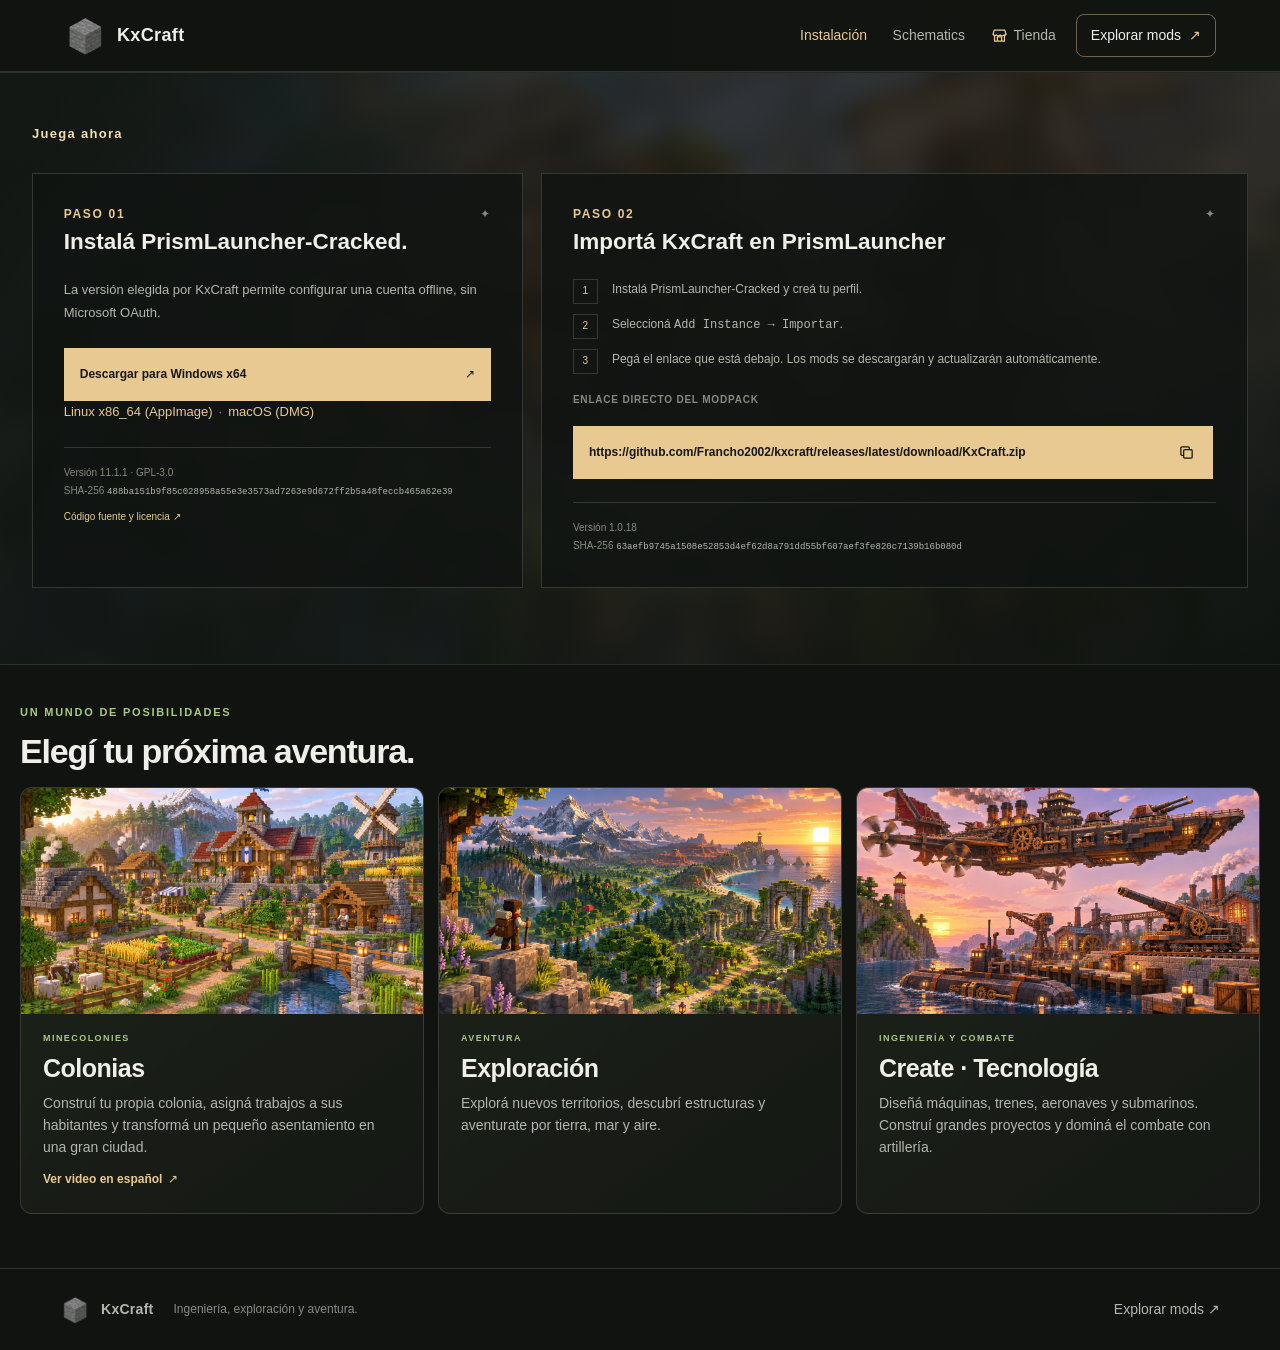
==== commit 07863ebb: "Publish KxCraft 1.0.18" ====
--- a/web/public/index.html
+++ b/web/public/index.html
@@ -71,8 +71,8 @@
               <p class="kx-copy-status" id="kxcraft-copy-status" role="status" aria-live="polite" hidden></p>
             </div>
             <div class="kx-panel-foot">
-              <p>Versión <span data-kx-package-version>1.0.16</span></p>
-              <p>SHA-256 <code data-kx-package-sha256>dd929f7a7cd7d47a2a989ecadee24a66dfee256fad3b19de1bdd2eb36f4cbd6b</code></p>
+              <p>Versión <span data-kx-package-version>1.0.18</span></p>
+              <p>SHA-256 <code data-kx-package-sha256>63aefb9745a1508e52853d4ef62d8a791dd55bf607aef3fe820c7139b16b080d</code></p>
             </div>
           </article>
         </div>
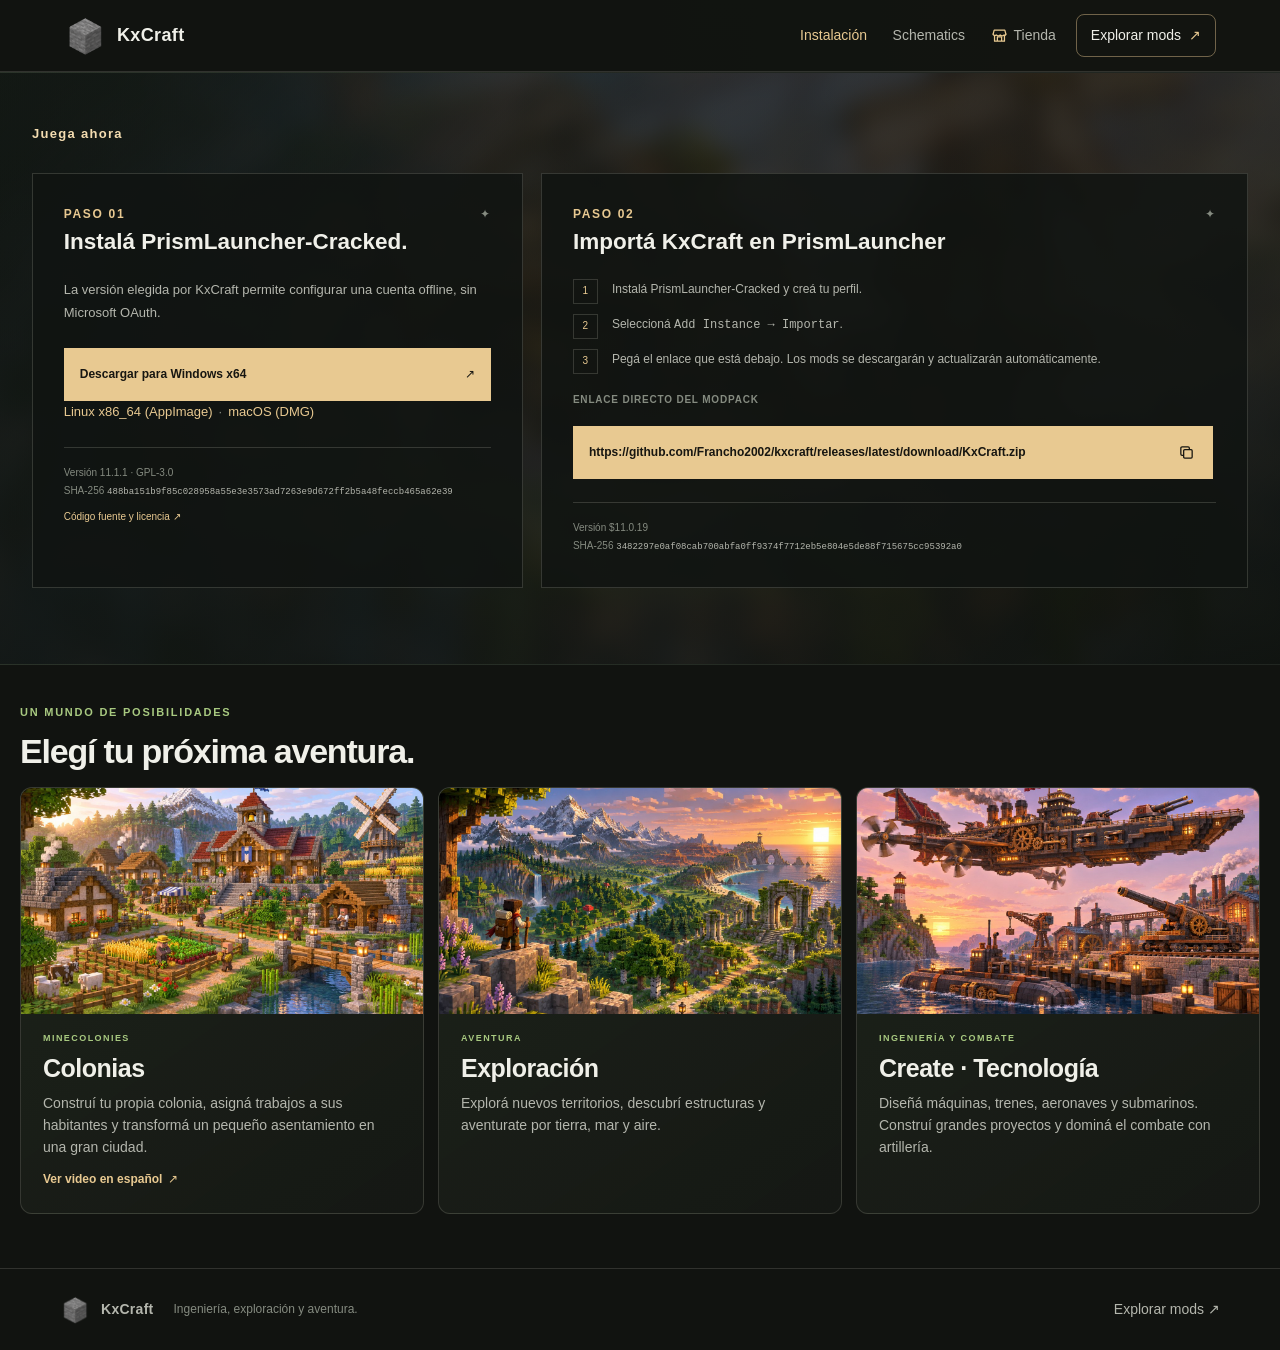
==== commit 76597acb: "Publish KxCraft 1.0.19 package metadata" ====
--- a/web/public/index.html
+++ b/web/public/index.html
@@ -71,8 +71,8 @@
               <p class="kx-copy-status" id="kxcraft-copy-status" role="status" aria-live="polite" hidden></p>
             </div>
             <div class="kx-panel-foot">
-              <p>Versión <span data-kx-package-version>1.0.18</span></p>
-              <p>SHA-256 <code data-kx-package-sha256>63aefb9745a1508e52853d4ef62d8a791dd55bf607aef3fe820c7139b16b080d</code></p>
+              <p>Versión $11.0.19</span></p>
+              <p>SHA-256 <code data-kx-package-sha256>3482297e0af08cab700abfa0ff9374f7712eb5e804e5de88f715675cc95392a0</code></p>
             </div>
           </article>
         </div>
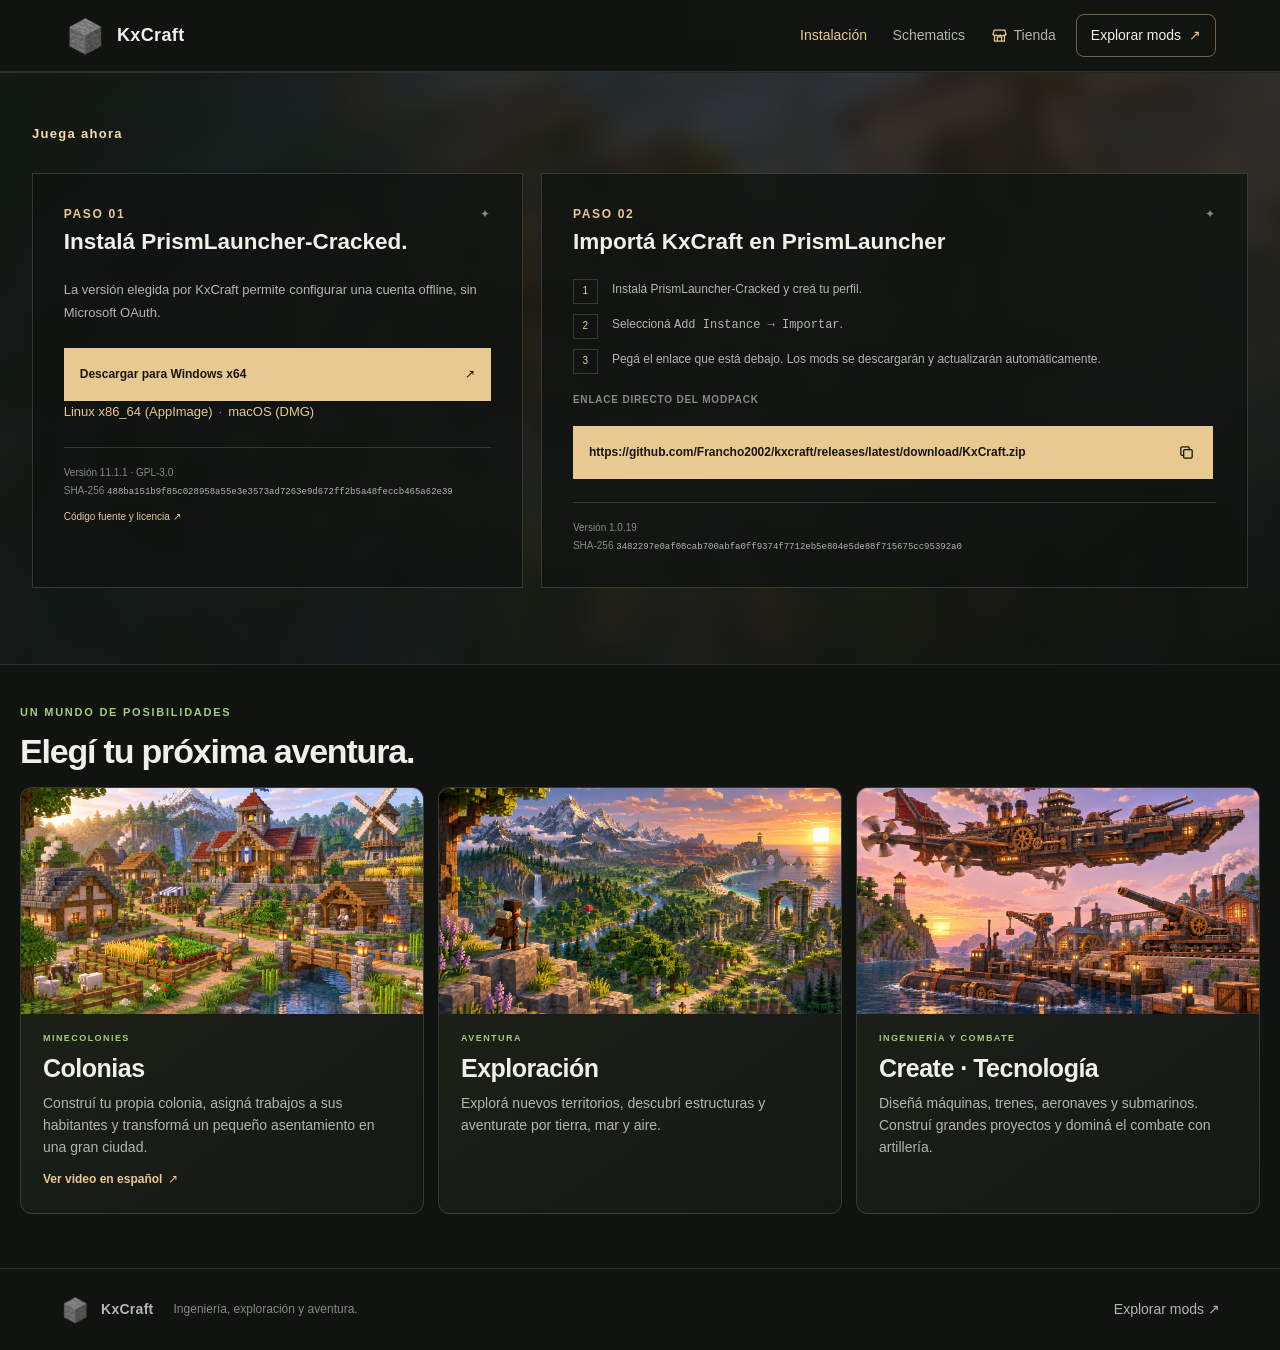
==== commit 019d2ce1: "Fix KxCraft 1.0.19 package version markup" ====
--- a/web/public/index.html
+++ b/web/public/index.html
@@ -71,7 +71,7 @@
               <p class="kx-copy-status" id="kxcraft-copy-status" role="status" aria-live="polite" hidden></p>
             </div>
             <div class="kx-panel-foot">
-              <p>Versión $11.0.19</span></p>
+              <p>Versión <span data-kx-package-version>1.0.19</span></p>
               <p>SHA-256 <code data-kx-package-sha256>3482297e0af08cab700abfa0ff9374f7712eb5e804e5de88f715675cc95392a0</code></p>
             </div>
           </article>
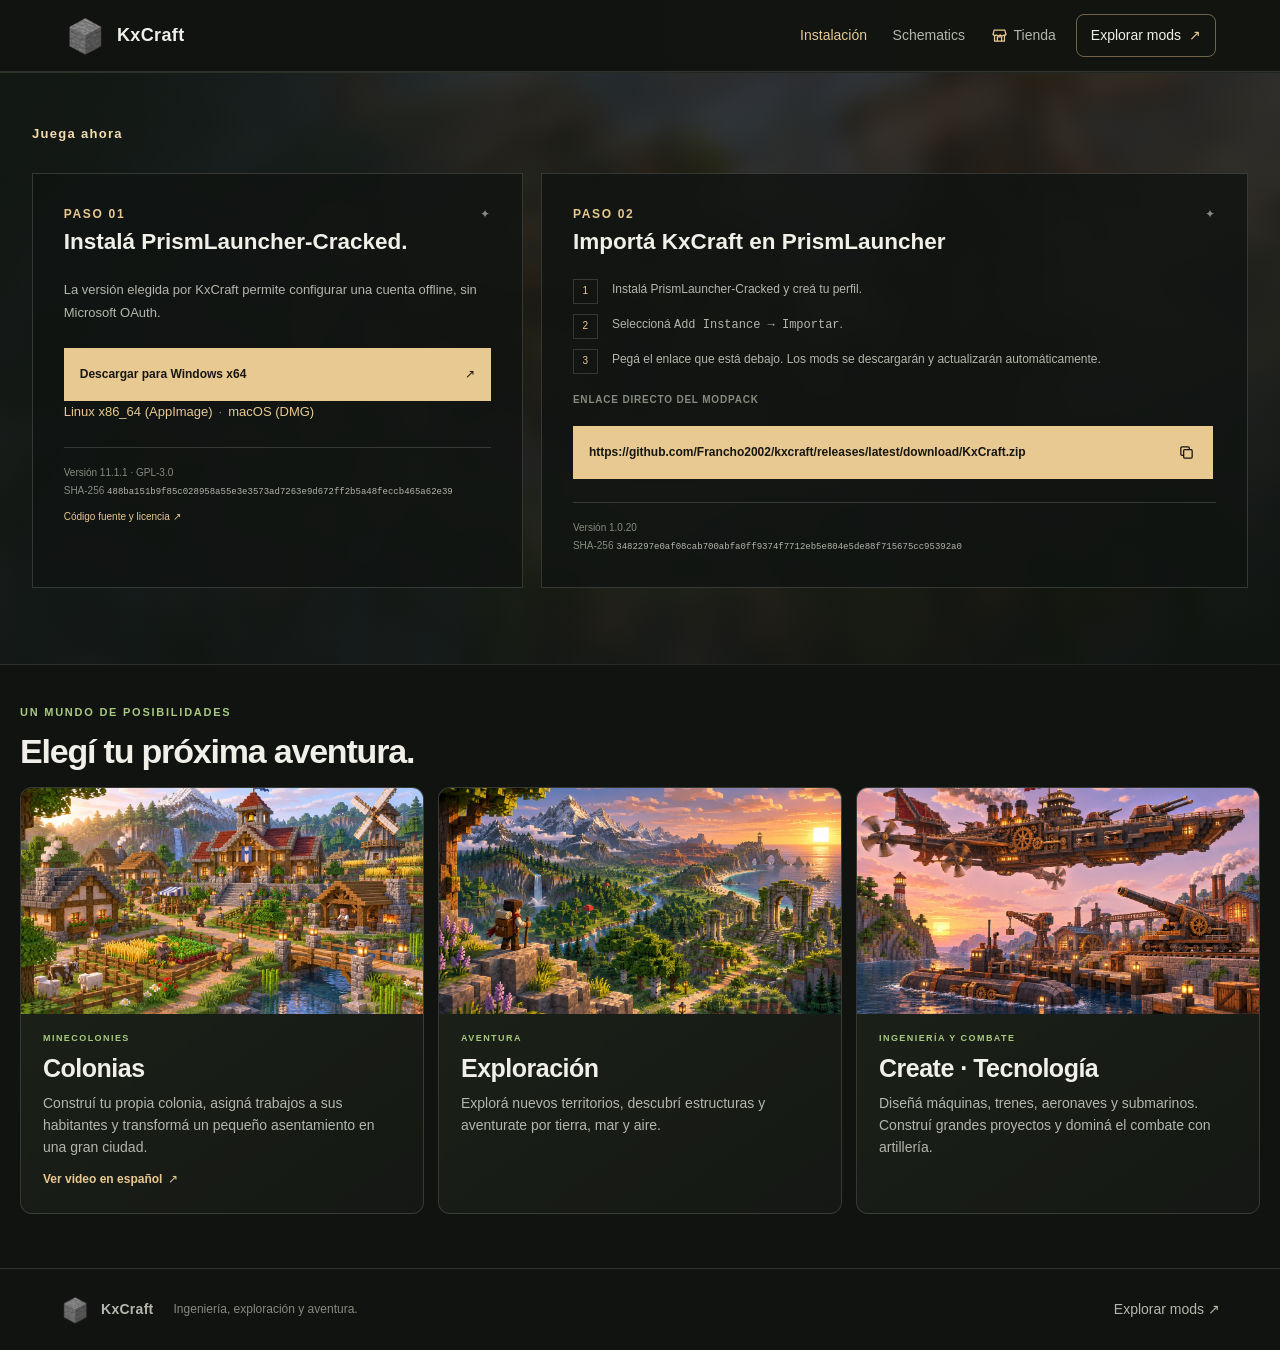
==== commit a6be472a: "Publish KxCraft 1.0.20 Packwiz and Pages" ====
--- a/web/public/index.html
+++ b/web/public/index.html
@@ -71,7 +71,7 @@
               <p class="kx-copy-status" id="kxcraft-copy-status" role="status" aria-live="polite" hidden></p>
             </div>
             <div class="kx-panel-foot">
-              <p>Versión <span data-kx-package-version>1.0.19</span></p>
+              <p>Versión <span data-kx-package-version>1.0.20</span></p>
               <p>SHA-256 <code data-kx-package-sha256>3482297e0af08cab700abfa0ff9374f7712eb5e804e5de88f715675cc95392a0</code></p>
             </div>
           </article>
